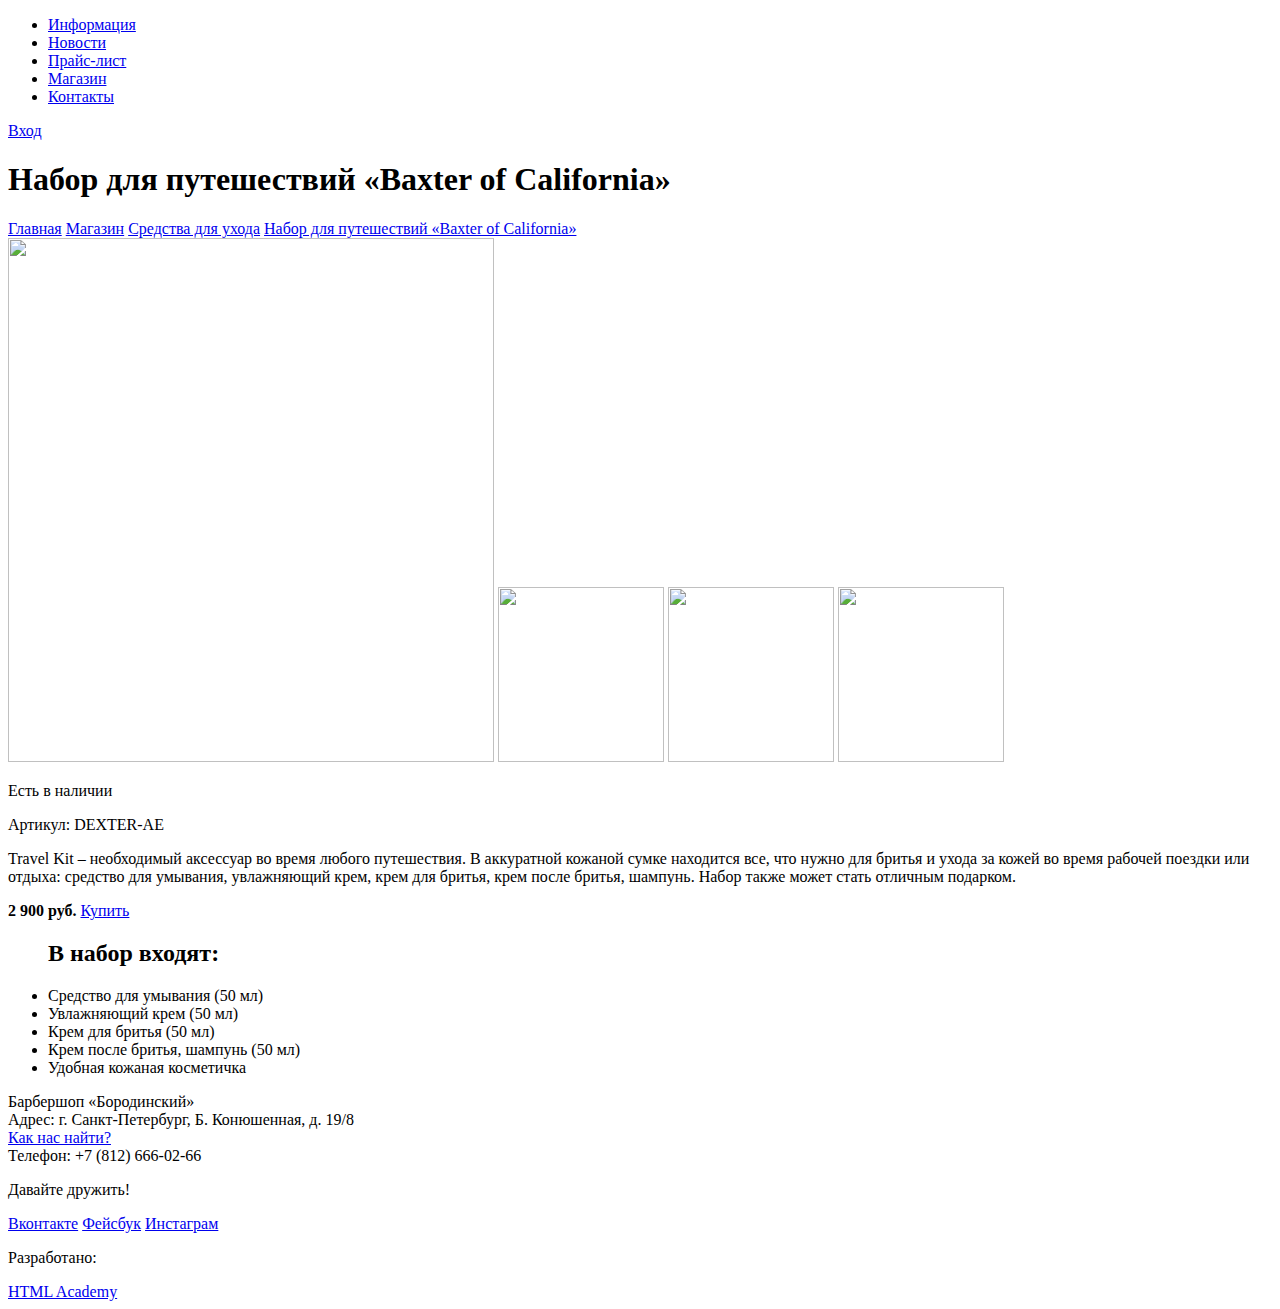
==== catalog-item.html @ 04379263 "Разметка страницы товара" ====
<!DOCTYPE html>
<html lang="ru">
  <head>
    <meta charset="utf-8">
    <title>Барбершоп «Бородинский»</title>
  </head>
  <body>
    <header class="main-header">
      <div class="container">
        <nav class="main-navigation">
          <ul>
            <li>
              <a href="#">Информация</a>
            </li>
            <li>
              <a href="#">Новости</a>
            </li>
            <li>
              <a href="#">Прайс-лист</a>
            </li>
            <li>
              <a href="#">Магазин</a>
            </li>
            <li>
              <a href="#">Контакты</a>
            </li>
          </ul>
        </nav>
        <div class="user-block">
          <a class="login" href="#">Вход</a>
        </div>
      </div>
    </header>

    <main class="container">
      <h1>Набор для путешествий «Baxter of California»</h1>
      <div class="breadcrumbs">
        <a href="#">Главная</a>
        <a href="#">Магазин</a>
        <a href="#">Средства для ухода</a>
        <a href="#" class="disabled">Набор для путешествий «Baxter of California»</a>
      </div>
      <div class="item-photos">
        <img class="main-item-photo" src="http://placehold.it/486x524" width="486" height="524" alt="">
        <img src="http://placehold.it/166x175" width="166" height="175" alt="">
        <img src="http://placehold.it/166x175" width="166" height="175" alt="">
        <img src="http://placehold.it/166x175" width="166" height="175" alt="">
      </div>
      <div class="item-content">
        <p class="availability">Есть в наличии</p>
        <p class="code">Артикул: DEXTER-AE</p>
        <p class="description">Travel Kit – необходимый аксессуар во время любого путешествия. В аккуратной кожаной сумке находится все, что нужно для бритья и ухода за кожей во время рабочей поездки или отдыха: средство для умывания, увлажняющий крем, крем для бритья, крем после бритья, шампунь. Набор также может стать отличным подарком.</p>
        <b>2 900 руб.</b>
        <a class="btn" href="#">Купить</a>
        <ul>
          <h2>В набор входят:</h2>
          <li>Средство для умывания (50 мл)</li>
          <li>Увлажняющий крем (50 мл)</li>
          <li>Крем для бритья (50 мл)</li>
          <li>Крем после бритья, шампунь (50 мл)</li>
          <li>Удобная кожаная косметичка</li>
      </div>
    </main>

    <footer class="main-footer">
      <div class="container">
        <section class="footer-contacts">
          Барбершоп «Бородинский»<br>
          Адрес: г. Санкт-Петербург, Б. Конюшенная, д. 19/8<br>
          <a href="#">Как нас найти?</a><br>
          Телефон: +7 (812) 666-02-66
        </section>
        <section class="footer-social">
        <p>Давайте дружить!</p>
          <a class="social-btn social-btn-vk" href="#">Вконтакте</a>
          <a class="social-btn social-btn-fb" href="#">Фейсбук</a>
          <a class="social-btn social-btn-inst" href="#">Инстаграм</a>
        </section>
        <section class="footer-copyright">
          <p>Разработано:</p>
          <a class="btn" href="https://htmlacademy.ru">HTML Academy</a>
        </section>
      </div>
    </footer>
  </body>
</html>
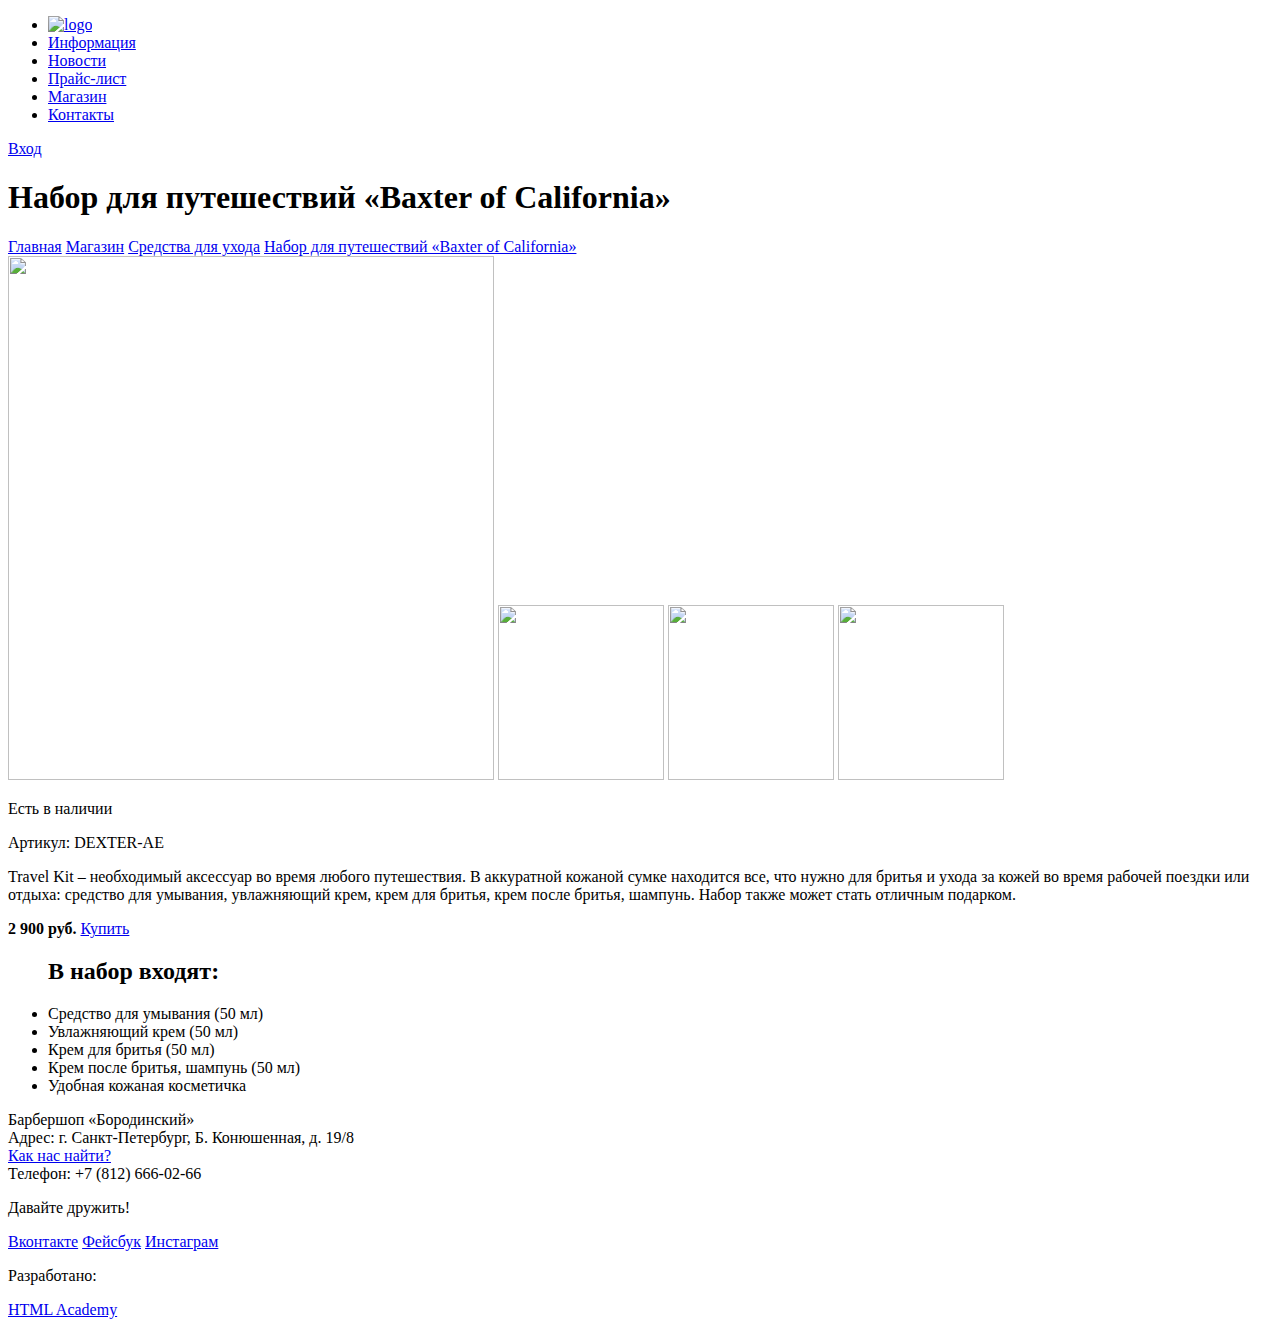
==== commit 52d1adc7: "Добавил лого" ====
--- a/catalog-item.html
+++ b/catalog-item.html
@@ -9,6 +9,9 @@
       <div class="container">
         <nav class="main-navigation">
           <ul>
+            <li>
+              <a href="#"><img src="http://placehold.it/220x165" width="111" height="24" alt="logo"></a>
+            </li>
             <li>
               <a href="#">Информация</a>
             </li>
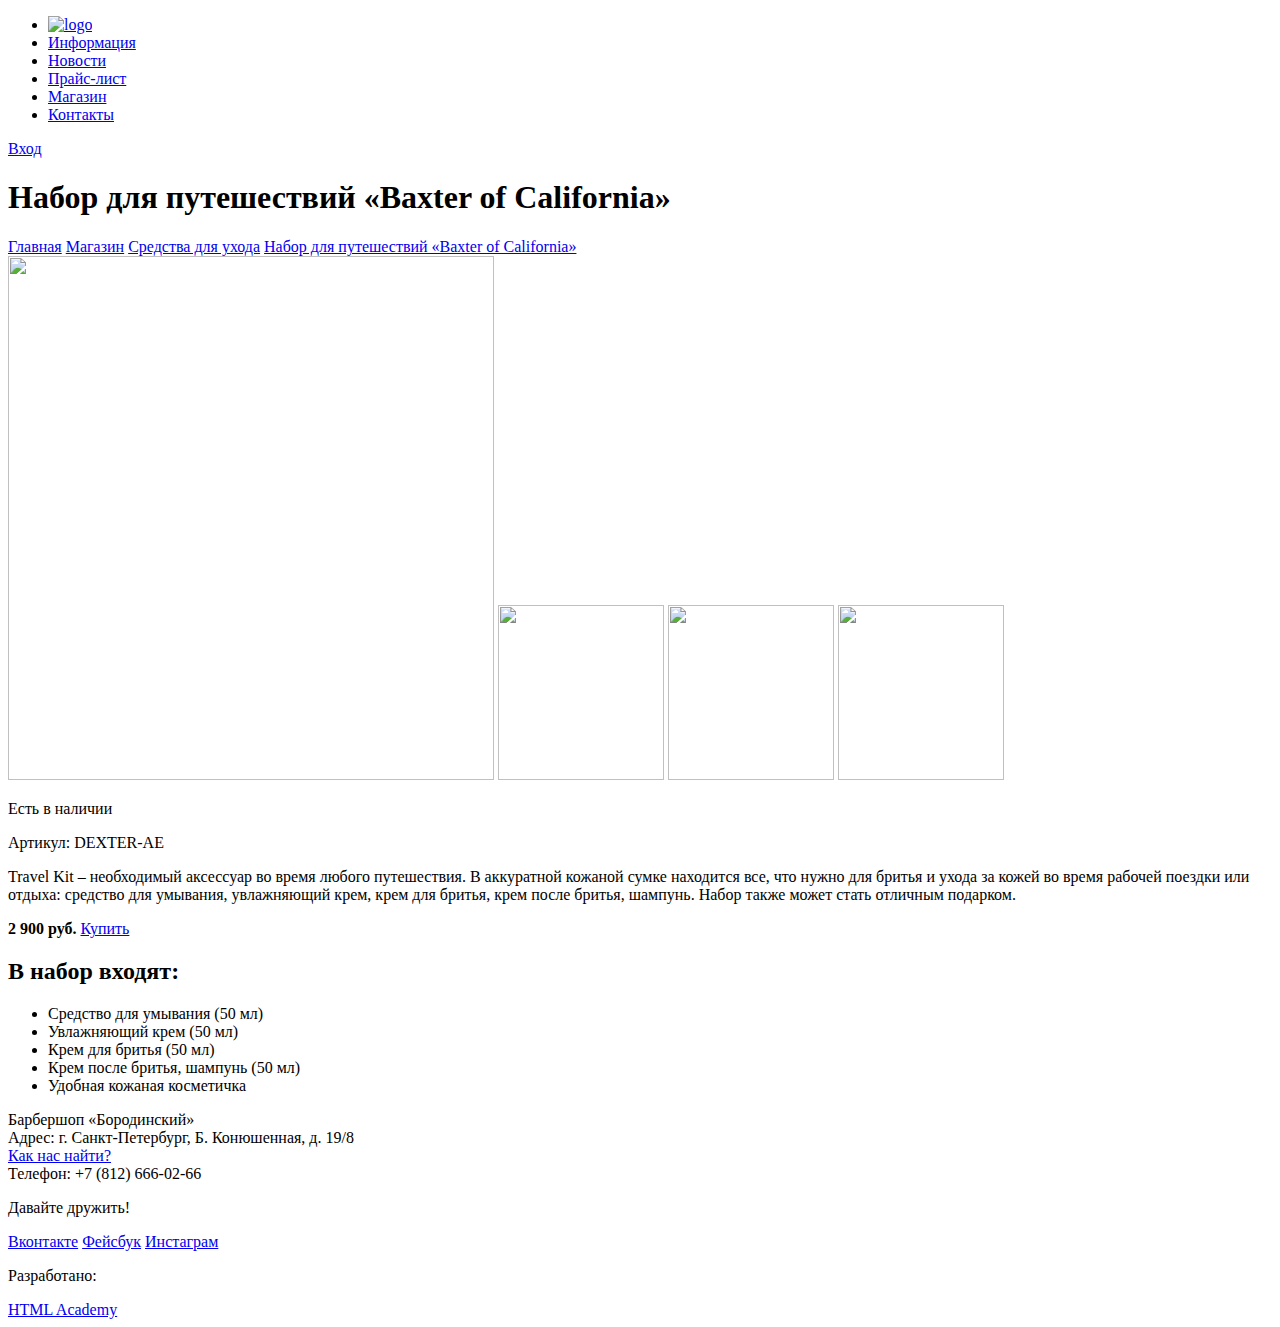
==== commit 102396c4: "Внес правки" ====
--- a/catalog-item.html
+++ b/catalog-item.html
@@ -55,13 +55,14 @@
         <p class="description">Travel Kit – необходимый аксессуар во время любого путешествия. В аккуратной кожаной сумке находится все, что нужно для бритья и ухода за кожей во время рабочей поездки или отдыха: средство для умывания, увлажняющий крем, крем для бритья, крем после бритья, шампунь. Набор также может стать отличным подарком.</p>
         <b>2 900 руб.</b>
         <a class="btn" href="#">Купить</a>
-        <ul>
-          <h2>В набор входят:</h2>
-          <li>Средство для умывания (50 мл)</li>
-          <li>Увлажняющий крем (50 мл)</li>
-          <li>Крем для бритья (50 мл)</li>
-          <li>Крем после бритья, шампунь (50 мл)</li>
-          <li>Удобная кожаная косметичка</li>
+        <h2>В набор входят:</h2>
+          <ul>
+            <li>Средство для умывания (50 мл)</li>
+            <li>Увлажняющий крем (50 мл)</li>
+            <li>Крем для бритья (50 мл)</li>
+            <li>Крем после бритья, шампунь (50 мл)</li>
+            <li>Удобная кожаная косметичка</li>
+          </ul>
       </div>
     </main>
 
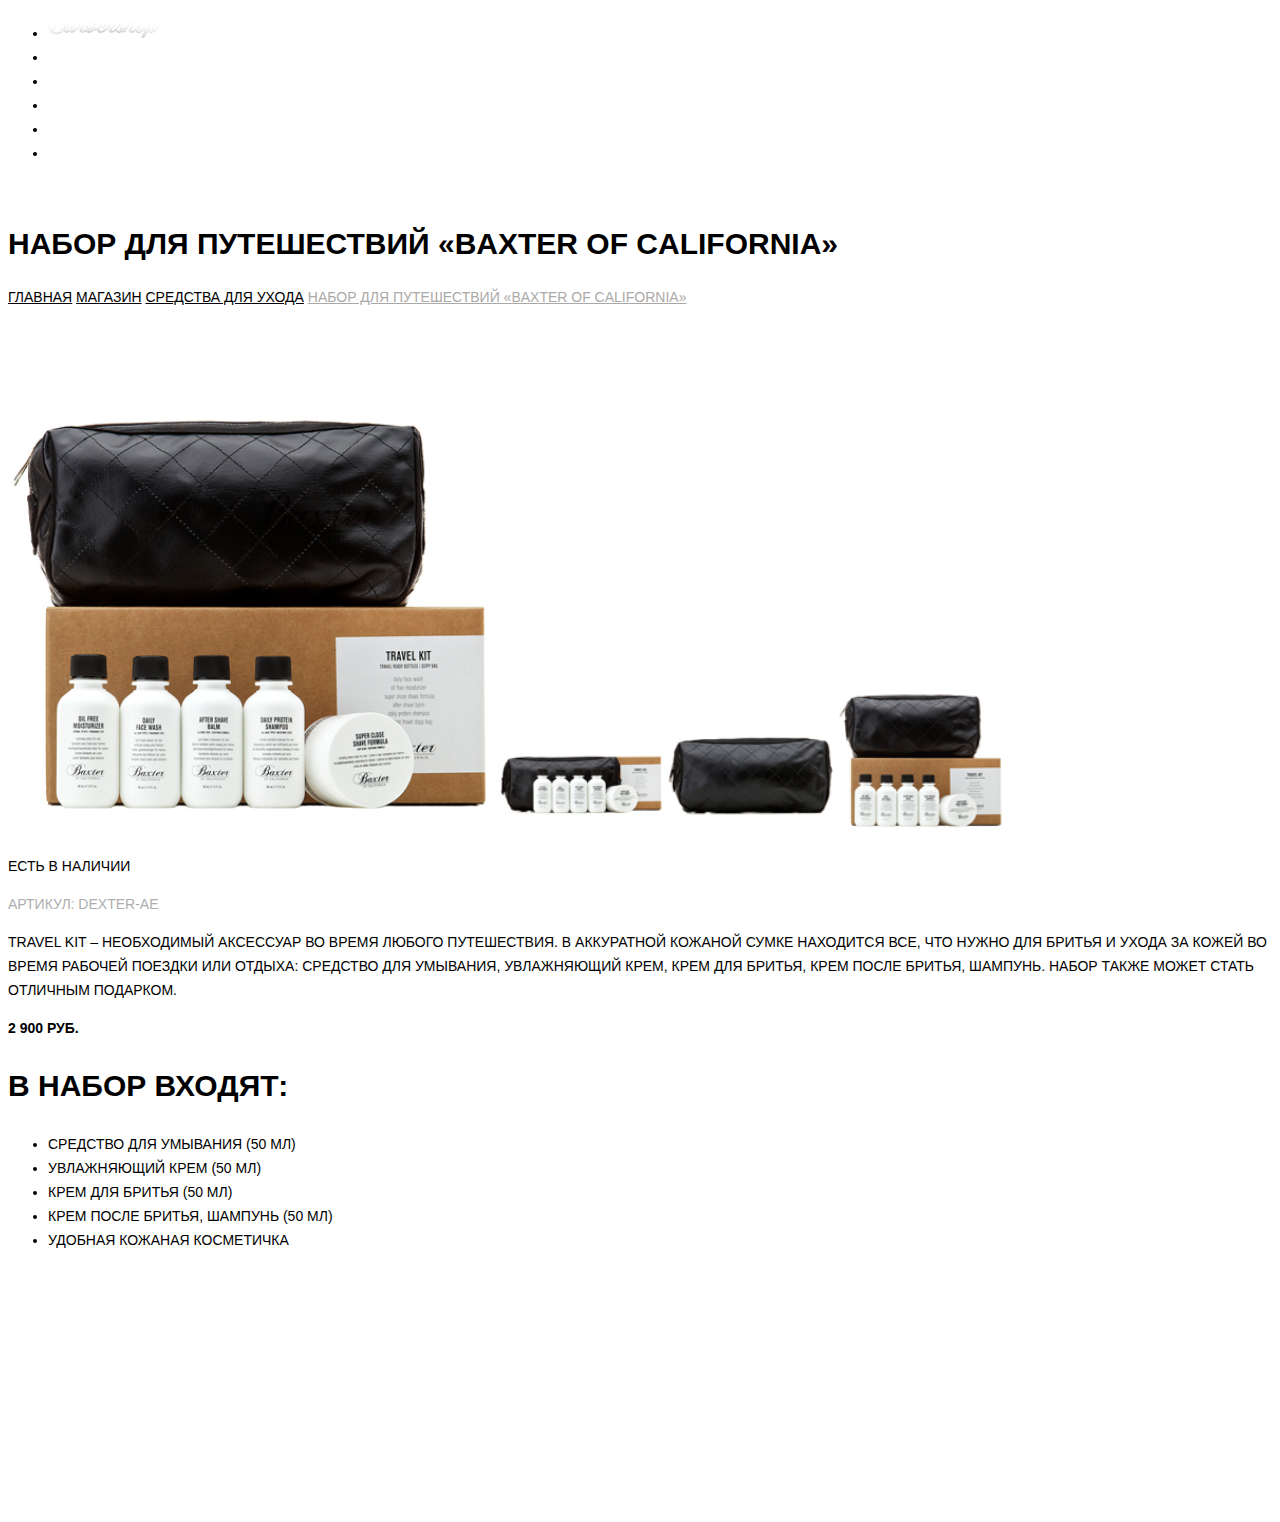
==== commit 018b9cd8: "Стили" ====
--- a/catalog-item.html
+++ b/catalog-item.html
@@ -3,6 +3,7 @@
   <head>
     <meta charset="utf-8">
     <title>Барбершоп «Бородинский»</title>
+    <link href="css/style.css" rel="stylesheet">
   </head>
   <body>
     <header class="main-header">
@@ -10,7 +11,7 @@
         <nav class="main-navigation">
           <ul>
             <li>
-              <a href="#"><img src="http://placehold.it/220x165" width="111" height="24" alt="logo"></a>
+              <a href="#"><img src="img/logo.png" width="111" height="24" alt="logo"></a>
             </li>
             <li>
               <a href="#">Информация</a>
@@ -44,10 +45,10 @@
         <a href="#" class="disabled">Набор для путешествий «Baxter of California»</a>
       </div>
       <div class="item-photos">
-        <img class="main-item-photo" src="http://placehold.it/486x524" width="486" height="524" alt="">
-        <img src="http://placehold.it/166x175" width="166" height="175" alt="">
-        <img src="http://placehold.it/166x175" width="166" height="175" alt="">
-        <img src="http://placehold.it/166x175" width="166" height="175" alt="">
+        <img class="main-item-photo" src="img/item-main-photo.jpg" width="486" height="524" alt="Главное Фото">
+        <img src="img/item-photo1.jpg" width="166" height="175" alt="второе фото">
+        <img src="img/item-photo2.jpg" width="166" height="175" alt="третье фото">
+        <img src="img/item-photo3.jpg" width="166" height="175" alt="четвертое фото">
       </div>
       <div class="item-content">
         <p class="availability">Есть в наличии</p>
--- a/css/style.css
+++ b/css/style.css
@@ -0,0 +1,84 @@
+body {
+	font-style: bold;
+	font-size: 14px;
+	line-height: 24px;
+	font-family: "PT Sans Narrow", "Arial", sans-serif;
+	color: #000000;
+	text-transform: uppercase;
+}
+
+h1 {
+	font-size: 30px;
+	line-height: 42px;
+}
+
+h2 {
+	font-size: 30px;
+	line-height: 42px;
+}
+
+h3 {
+	font-size: 24px;
+	line-height: 40px;	
+}
+
+.btn {
+	color: #ffffff;
+}
+
+.main-header a {
+	font-style: bold;
+	font-size: 16px;
+	line-height: 20px;
+	color: #ffffff;
+}
+
+.features {
+	color: #ffffff;
+}
+
+.features-name {
+	font-size: 30px;
+	line-height: 42px;
+}
+
+.breadcrumbs a {
+	color: #000000;
+}
+
+.breadcrumbs .disabled {
+	color: #aba9a7;
+}
+
+.code {
+	color: #aeaeae;
+}
+
+.item-title {
+	line-height: 18px;
+	color: #000000;
+}
+
+.filters {
+	line-height: 18px;
+}
+
+.manufacturers p {
+	font-style: bold;
+	font-size: 24px;
+	line-height: 30px;
+}
+
+.price-promo h2 {
+	font-size: 48px;
+	line-height: 48px;
+}
+
+.main-footer {
+	color: #ffffff;
+}
+
+.main-footer a {
+	color: #ffffff;
+}
+
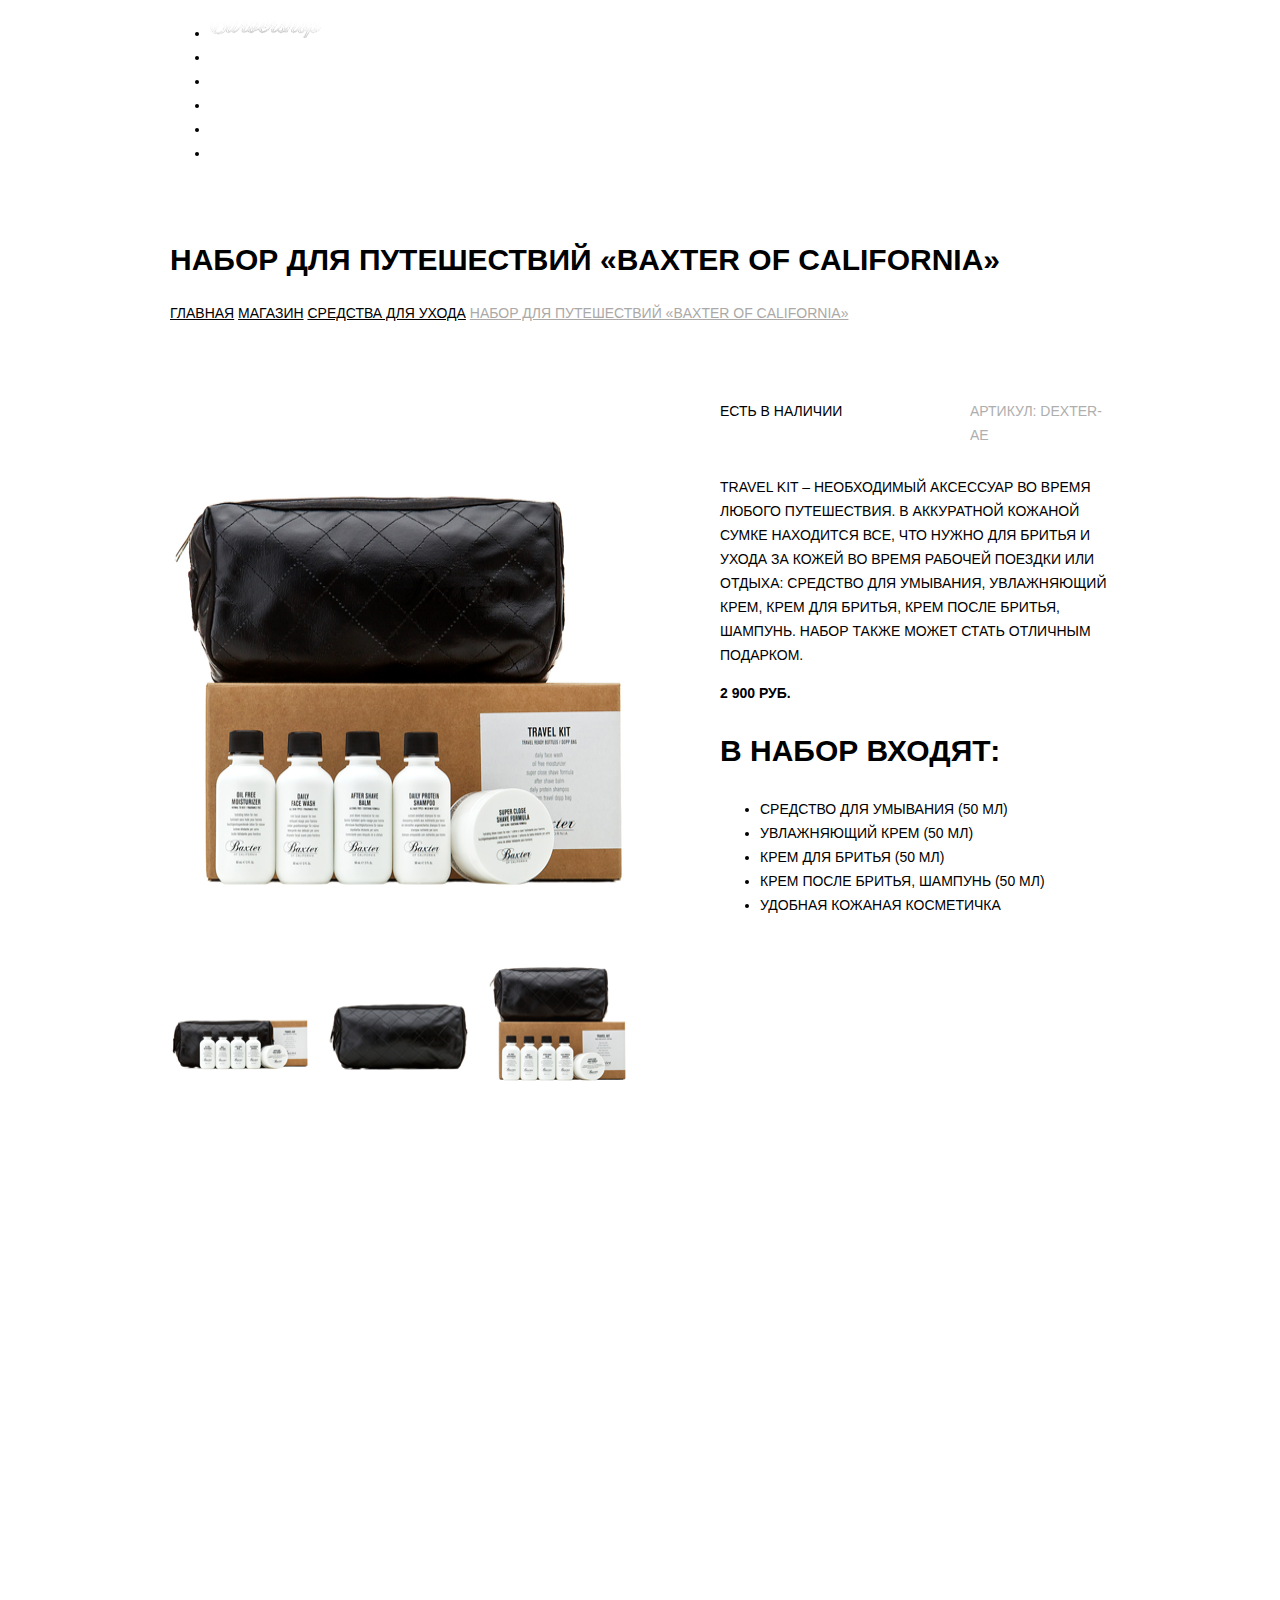
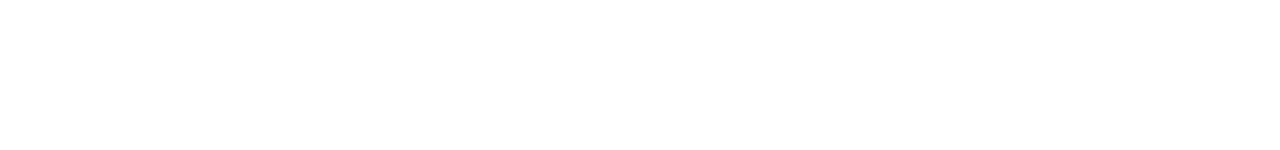
==== commit 94b64c47: "Сетка Барбершопа" ====
--- a/catalog-item.html
+++ b/catalog-item.html
@@ -7,7 +7,7 @@
   </head>
   <body>
     <header class="main-header">
-      <div class="container">
+      <div class="container clearfix">
         <nav class="main-navigation">
           <ul>
             <li>
@@ -36,7 +36,7 @@
       </div>
     </header>
 
-    <main class="container">
+    <main class="container clearfix">
       <h1>Набор для путешествий «Baxter of California»</h1>
       <div class="breadcrumbs">
         <a href="#">Главная</a>
@@ -45,14 +45,16 @@
         <a href="#" class="disabled">Набор для путешествий «Baxter of California»</a>
       </div>
       <div class="item-photos">
-        <img class="main-item-photo" src="img/item-main-photo.jpg" width="486" height="524" alt="Главное Фото">
-        <img src="img/item-photo1.jpg" width="166" height="175" alt="второе фото">
-        <img src="img/item-photo2.jpg" width="166" height="175" alt="третье фото">
-        <img src="img/item-photo3.jpg" width="166" height="175" alt="четвертое фото">
+        <img class="main-item-photo" src="img/item-main-photo.jpg" width="460" height="524" alt="Главное Фото">
+        <img src="img/item-photo1.jpg" width="140" height="150" alt="второе фото">
+        <img src="img/item-photo2.jpg" width="140" height="150" alt="третье фото">
+        <img src="img/item-photo3.jpg" width="140" height="150" alt="четвертое фото">
       </div>
       <div class="item-content">
-        <p class="availability">Есть в наличии</p>
-        <p class="code">Артикул: DEXTER-AE</p>
+        <div class="clearfix">
+          <p class="availability">Есть в наличии</p>
+          <p class="code">Артикул: DEXTER-AE</p>
+        </div>
         <p class="description">Travel Kit – необходимый аксессуар во время любого путешествия. В аккуратной кожаной сумке находится все, что нужно для бритья и ухода за кожей во время рабочей поездки или отдыха: средство для умывания, увлажняющий крем, крем для бритья, крем после бритья, шампунь. Набор также может стать отличным подарком.</p>
         <b>2 900 руб.</b>
         <a class="btn" href="#">Купить</a>
@@ -68,7 +70,7 @@
     </main>
 
     <footer class="main-footer">
-      <div class="container">
+      <div class="container clearfix">
         <section class="footer-contacts">
           Барбершоп «Бородинский»<br>
           Адрес: г. Санкт-Петербург, Б. Конюшенная, д. 19/8<br>
--- a/css/style.css
+++ b/css/style.css
@@ -82,3 +82,210 @@
 	color: #ffffff;
 }
 
+/*                         */
+
+html,
+body {
+  min-width: 1122px;
+  min-height: 1750px;
+  margin: 0;
+  padding: 0;
+}
+
+body {
+
+  background-size: 1122px auto;
+}
+
+.clearfix::after {
+  content: "";
+  display: table;
+  clear: both;
+}
+
+.container {
+  width: 940px;
+  margin: 0 auto;
+  padding: 0 10px;
+}
+
+.main-header {
+  margin-bottom: 60px;
+}
+
+.main-navigation {
+  float: left;
+  width: 780px;
+
+  /* Только для оформления сетки */
+  min-height: 70px;
+}
+
+.user-block {
+  float: right;
+  width: 140px;
+
+  /* Только для оформления сетки */
+  min-height: 70px;
+}
+
+.index-logo {
+  width: 368px;
+  min-height: 204px;
+  margin-right: auto;
+  margin-left: auto;
+  margin-bottom: 25px;
+}
+
+.features {
+  margin-bottom: 80px;
+}
+
+.features-item {
+  float: left;
+  width: 300px;
+  margin-right: 20px;
+  
+  /* Только для оформления сетки */
+  min-height: 175px;
+}
+
+.features-item:last-child {
+  margin-right: 0;
+}
+
+.index-content {
+  margin-bottom: 35px;
+  padding: 50px 80px;
+}
+
+.index-content-left {
+  float: left;
+  width: 380px;
+  
+  /* Только для оформления сетки */
+  min-height: 330px;
+}
+
+.index-content-right {
+  float: right;
+  width: 300px;
+
+  /* Только для оформления сетки */
+  min-height: 330px;
+}
+
+.main-footer {
+  margin-top: 65px;
+  padding-top: 60px;
+  padding-bottom: 40px;
+}
+
+.footer-contacts {
+  float: left;
+  width: 320px;
+  margin-right: 60px;
+
+  /* Только для оформления сетки */
+  min-height: 90px;
+}
+
+.footer-social {
+  float: left;
+  width: 180px;
+
+  /* Только для оформления сетки */
+  min-height: 90px;
+}
+
+.footer-copyright {
+  float: right;
+  width: 180px;
+
+  /* Только для оформления сетки */
+  min-height: 90px;
+}
+
+.breadcrumbs {
+	margin-bottom: 60px;
+}
+
+.filters {
+	float: left;
+	width: 220px;
+	min-height: 570px;
+}
+
+.catalog-item {
+	display: inline-block;
+	vertical-align: top;
+	width: 220px;
+	min-height: 280px;
+	margin-left: 20px;
+	margin-bottom: 20px;
+}
+
+.catalog-item:nth-child(3) {
+	margin-left: 10px;
+	margin-right: 0px;
+}
+
+
+.catalog-item:last-child {
+	margin-left: 10px;
+	margin-right: 0px;
+}
+
+.item-photos {
+	float: left;
+	width: 460px;
+}
+
+.item-photos img{
+	margin-right: 15px;
+	margin-bottom: 20px;
+}
+
+.item-photos img:last-of-type {
+	margin-right: 0;
+}
+
+.item-content {
+	float: right;
+	width: 390px;
+}
+
+.availability {
+	float: left;
+	width: 150px;
+}
+
+.code {
+	float: right;
+	width: 140px;
+}
+
+.price-resources {
+	float: left;
+	width: 240px;
+}
+
+.price-table {
+	float: right;
+	width: 460px;
+}
+
+.about-us {
+	float: left;
+}
+
+.left-column {
+	float: left;
+	width: 380px;
+	margin-right: 100px;
+}
+
+.right-column {
+	float: right;
+	width: 380px;
+}
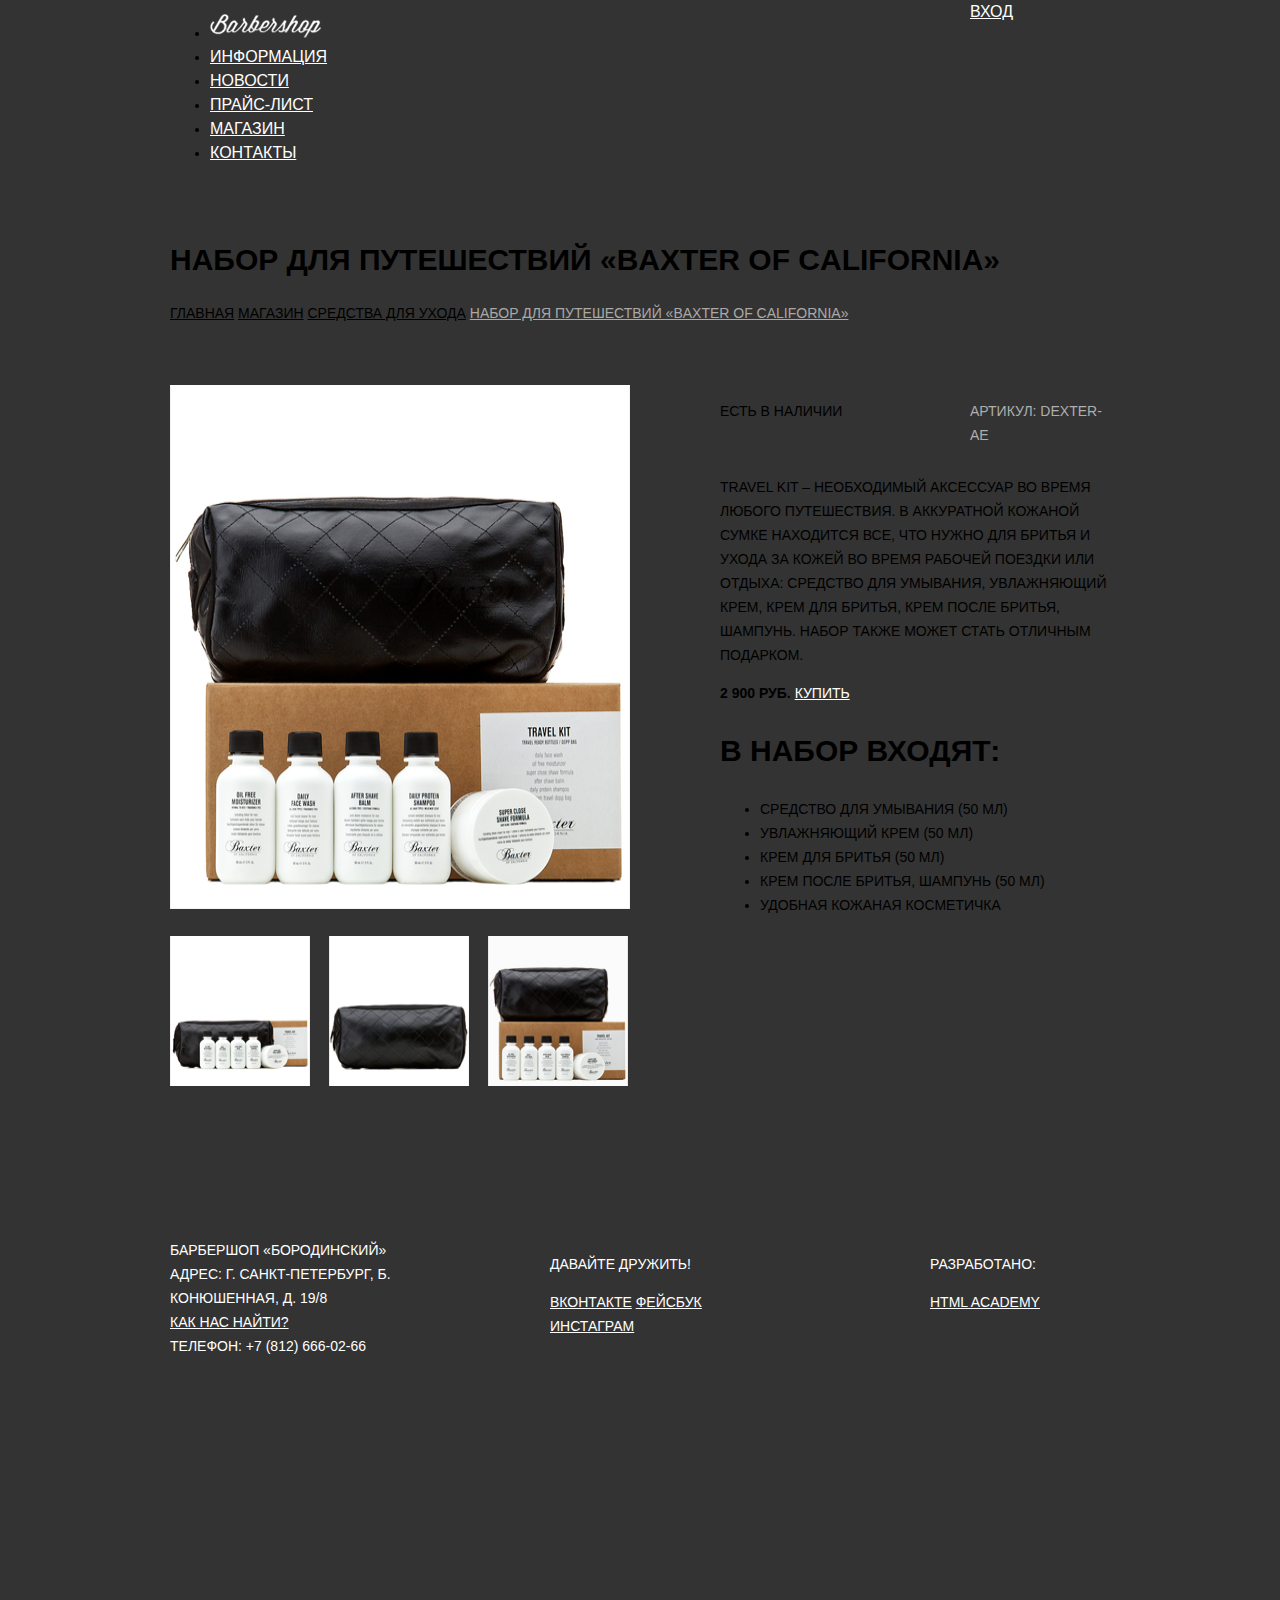
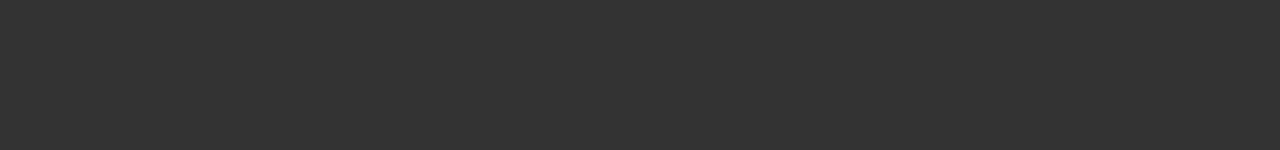
==== commit 186f3ffd: "Правки" ====
--- a/catalog-item.html
+++ b/catalog-item.html
@@ -44,6 +44,7 @@
         <a href="#">Средства для ухода</a>
         <a href="#" class="disabled">Набор для путешествий «Baxter of California»</a>
       </div>
+    <div class="main-conent">
       <div class="item-photos">
         <img class="main-item-photo" src="img/item-main-photo.jpg" width="460" height="524" alt="Главное Фото">
         <img src="img/item-photo1.jpg" width="140" height="150" alt="второе фото">
@@ -67,6 +68,7 @@
             <li>Удобная кожаная косметичка</li>
           </ul>
       </div>
+    </div>
     </main>
 
     <footer class="main-footer">
--- a/css/style.css
+++ b/css/style.css
@@ -93,9 +93,10 @@
 }
 
 body {
-
   background-size: 1122px auto;
-}
+  background: #333333;
+}
+
 
 .clearfix::after {
   content: "";
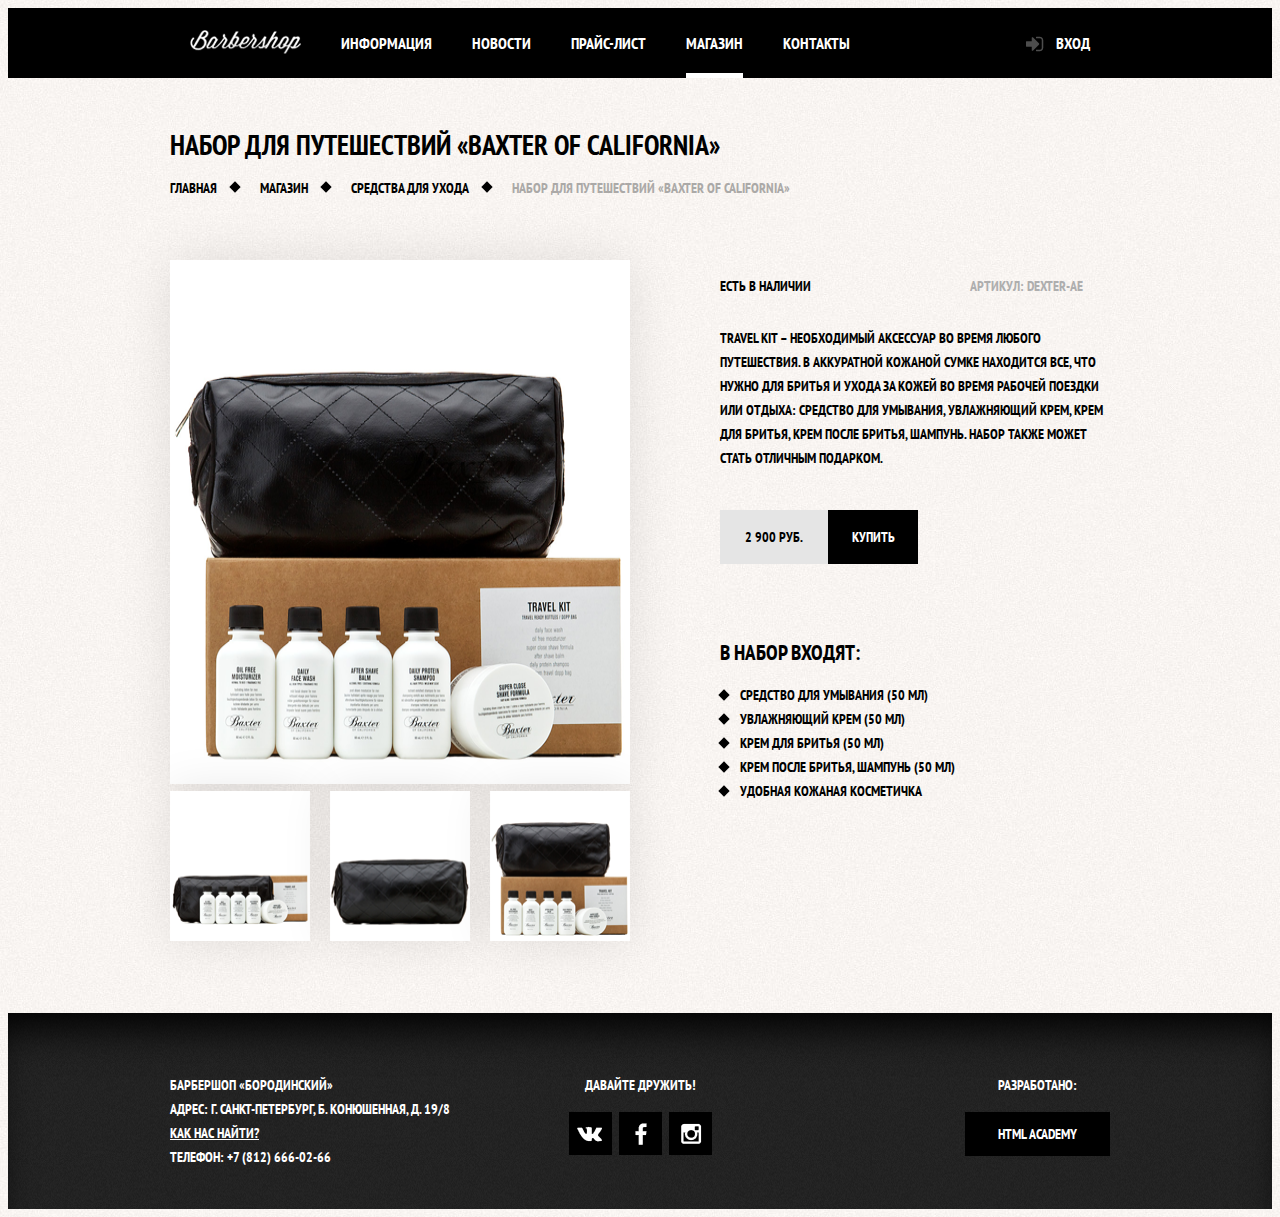
==== commit df062938: "Задание" ====
--- a/catalog-item.html
+++ b/catalog-item.html
@@ -3,16 +3,18 @@
   <head>
     <meta charset="utf-8">
     <title>Барбершоп «Бородинский»</title>
-    <link href="css/style.css" rel="stylesheet">
+    <link rel="stylesheet" href="https://fonts.googleapis.com/css?family=PT+Sans+Narrow:400,700&amp;subset=latin,cyrillic">
+    <link rel="stylesheet" href="css/normalize.css">
+    <link rel="stylesheet" href="css/style.css" >
   </head>
-  <body>
+  <body class="inner-page">
     <header class="main-header">
       <div class="container clearfix">
         <nav class="main-navigation">
+          <a class="logo-inner" href="index.html">
+            <img src="img/logo.png" width="111" height="24" alt="Барбершоп «Бородинский»">
+          </a>
           <ul>
-            <li>
-              <a href="#"><img src="img/logo.png" width="111" height="24" alt="logo"></a>
-            </li>
             <li>
               <a href="#">Информация</a>
             </li>
@@ -20,13 +22,13 @@
               <a href="#">Новости</a>
             </li>
             <li>
-              <a href="#">Прайс-лист</a>
+              <a href="price.html">Прайс-лист</a>
+            </li>
+            <li class="active">
+              <span>Магазин</span>
             </li>
             <li>
-              <a href="#">Магазин</a>
-            </li>
-            <li>
-              <a href="#">Контакты</a>
+              <a href="index.html">Контакты</a>
             </li>
           </ul>
         </nav>
@@ -39,28 +41,30 @@
     <main class="container clearfix">
       <h1>Набор для путешествий «Baxter of California»</h1>
       <div class="breadcrumbs">
-        <a href="#">Главная</a>
-        <a href="#">Магазин</a>
-        <a href="#">Средства для ухода</a>
-        <a href="#" class="disabled">Набор для путешествий «Baxter of California»</a>
+        <li><a href="index.html">Главная</a></li>
+        <li><a href="catalog.html">Магазин</a></li>
+        <li><a href="#">Средства для ухода</a></li>
+        <li class="current">Набор для путешествий «Baxter of California»</li>
       </div>
-    <div class="main-conent">
+    <div class="main-content clearfix">
       <div class="item-photos">
         <img class="main-item-photo" src="img/item-main-photo.jpg" width="460" height="524" alt="Главное Фото">
-        <img src="img/item-photo1.jpg" width="140" height="150" alt="второе фото">
-        <img src="img/item-photo2.jpg" width="140" height="150" alt="третье фото">
-        <img src="img/item-photo3.jpg" width="140" height="150" alt="четвертое фото">
+        <a href="#"><img src="img/item-photo1.jpg" width="140" height="150" alt="второе фото"></a>
+        <a href="#"><img src="img/item-photo2.jpg" width="140" height="150" alt="третье фото"></a>
+        <a href="#"><img src="img/item-photo3.jpg" width="140" height="150" alt="четвертое фото"></a>
       </div>
       <div class="item-content">
         <div class="clearfix">
           <p class="availability">Есть в наличии</p>
           <p class="code">Артикул: DEXTER-AE</p>
         </div>
-        <p class="description">Travel Kit – необходимый аксессуар во время любого путешествия. В аккуратной кожаной сумке находится все, что нужно для бритья и ухода за кожей во время рабочей поездки или отдыха: средство для умывания, увлажняющий крем, крем для бритья, крем после бритья, шампунь. Набор также может стать отличным подарком.</p>
-        <b>2 900 руб.</b>
-        <a class="btn" href="#">Купить</a>
+        <div class="clearfix">
+          <p class="catalog-item-description">Travel Kit – необходимый аксессуар во время любого путешествия. В аккуратной кожаной сумке находится все, что нужно для бритья и ухода за кожей во время рабочей поездки или отдыха: средство для умывания, увлажняющий крем, крем для бритья, крем после бритья, шампунь. Набор также может стать отличным подарком.</p>
+          <b class="price">2 900 руб.</b>
+          <a class="btn price-btn catalog-item-btn" href="#">Купить</a>
+        </div>
         <h2>В набор входят:</h2>
-          <ul>
+          <ul class="item-descr-list">
             <li>Средство для умывания (50 мл)</li>
             <li>Увлажняющий крем (50 мл)</li>
             <li>Крем для бритья (50 мл)</li>
--- a/css/style.css
+++ b/css/style.css
@@ -1,105 +1,25 @@
 body {
-	font-style: bold;
-	font-size: 14px;
-	line-height: 24px;
-	font-family: "PT Sans Narrow", "Arial", sans-serif;
-	color: #000000;
-	text-transform: uppercase;
-}
-
-h1 {
-	font-size: 30px;
-	line-height: 42px;
-}
-
-h2 {
-	font-size: 30px;
-	line-height: 42px;
-}
-
-h3 {
-	font-size: 24px;
-	line-height: 40px;	
-}
-
-.btn {
-	color: #ffffff;
-}
-
-.main-header a {
-	font-style: bold;
-	font-size: 16px;
-	line-height: 20px;
-	color: #ffffff;
-}
-
-.features {
-	color: #ffffff;
-}
-
-.features-name {
-	font-size: 30px;
-	line-height: 42px;
-}
-
-.breadcrumbs a {
-	color: #000000;
-}
-
-.breadcrumbs .disabled {
-	color: #aba9a7;
-}
-
-.code {
-	color: #aeaeae;
-}
-
-.item-title {
-	line-height: 18px;
-	color: #000000;
-}
-
-.filters {
-	line-height: 18px;
-}
-
-.manufacturers p {
-	font-style: bold;
-	font-size: 24px;
-	line-height: 30px;
-}
-
-.price-promo h2 {
-	font-size: 48px;
-	line-height: 48px;
-}
-
-.main-footer {
-	color: #ffffff;
-}
-
-.main-footer a {
-	color: #ffffff;
-}
-
-/*                         */
-
-html,
-body {
-  min-width: 1122px;
-  min-height: 1750px;
-  margin: 0;
-  padding: 0;
-}
-
-body {
-  background-size: 1122px auto;
-  background: #333333;
-}
-
+  min-width: 960px;
+
+  font-weight: 700;
+  font-size: 14px;
+  line-height: 24px;
+  font-family: "PT Sans Narrow", "Arial", sans-serif;
+  color: #ffffff;
+  text-transform: uppercase;
+
+  background: #000000 url("../img/tint.png") no-repeat center top;
+}
+
+.inner-page {
+  color: #000000;
+
+  background: #f8f3f0 url("../img/pattern-white.jpg") repeat;
+}
 
 .clearfix::after {
   content: "";
+
   display: table;
   clear: both;
 }
@@ -112,30 +32,145 @@
 
 .main-header {
   margin-bottom: 60px;
+  
+  color: #ffffff;
+  
+  background-color: #000000;
+}
+
+.inner-page .main-header {
+  margin-bottom: 55px;
 }
 
 .main-navigation {
   float: left;
   width: 780px;
-
-  /* Только для оформления сетки */
-  min-height: 70px;
+}
+
+.main-navigation ul {
+  margin: 0;
+  padding: 0;
+
+  list-style: none;
+  font-size: 0;
+}
+
+.main-navigation li {
+  display: inline-block;
+
+  font-size: 16px;
+  line-height: 20px;
+  vertical-align: top;
+}
+
+.main-navigation a {
+  display: block;
+  padding: 25px 20px;
+  
+  color: #ffffff;
+  text-decoration: none;
+}
+
+.main-navigation a:hover {
+  background: #242424;
+}
+
+.main-navigation .active {
+  position: relative;
+
+  background-color: none;
+}
+
+.main-navigation .active a:hover {
+  background: none;
+}
+
+.main-navigation .active::after {
+  content: "";
+  position: absolute;
+  right: 20px;
+  bottom: 0;
+  left: 20px;
+
+  height: 5px;
+
+  background-color: #ffffff;
+}
+
+/* Вложенность 3, но при желании можно уменьшить */
+
+.main-navigation .active span {
+  display: block;
+  padding: 25px 20px;
+}
+
+.main-navigation .logo-inner {
+  float: left;
+  width: 111px;
+  height: 20px;
+  padding-top: 22px;
+}
+
+.main-navigation .logo-inner img{
+  width: 111px;
+  height: 24px;
+}
+
+.main-navigation .logo-inner:hover {
+  background: none;
 }
 
 .user-block {
   float: right;
-  width: 140px;
-
-  /* Только для оформления сетки */
-  min-height: 70px;
+  max-width: 140px;
+}
+
+.login {
+  position: relative;
+  
+  display: inline-block;
+  padding: 25px 20px;
+  padding-left: 50px;
+  
+  font-size: 16px;
+  line-height: 20px;
+  vertical-align: top;
+  color: #ffffff;
+  text-decoration: none;
+}
+
+.login:hover {
+  background-color: #242424;
+}
+
+.login::before {
+  content: "";
+  position: absolute;
+  top: 28px;
+  left: 20px;
+
+  width: 18px;
+  height: 18px;
+
+  background: transparent url("../img/sprite.png") no-repeat;
+  background-position: -20px -20px;
+  opacity: 0.3;
+}
+
+.login:hover::before {
+  opacity: 1;
 }
 
 .index-logo {
   width: 368px;
-  min-height: 204px;
-  margin-right: auto;
-  margin-left: auto;
+  height: 204px;
+  margin: 0 auto;
   margin-bottom: 25px;
+}
+
+.index-logo img {
+  width: 368px;
+  height: 204px;
 }
 
 .features {
@@ -146,147 +181,984 @@
   float: left;
   width: 300px;
   margin-right: 20px;
-  
-  /* Только для оформления сетки */
-  min-height: 175px;
+
+  text-align: center;
 }
 
 .features-item:last-child {
   margin-right: 0;
+}
+
+.features-name {
+  position: relative;
+
+  display: block;
+  margin-bottom: 30px;
+  padding-bottom: 35px;
+
+  font-size: 30px;
+  line-height: 42px;
+}
+
+.features-item p {
+  margin: 10px;
+  margin-bottom: 0;
+}
+
+.features-name::after {
+  content: "";
+  position: absolute;
+  bottom: 0;
+  left: 50%;
+
+  display: block;
+  width: 20px;
+  height: 20px;
+  margin-left: -10px;
+
+  background-color: #ffffff;
+  transform: rotate(45deg);
 }
 
 .index-content {
   margin-bottom: 35px;
   padding: 50px 80px;
+
+  color: #000000;
+
+  background: url("../img/index-content-shadow.png") no-repeat center,
+  #f8f5f2 url("../img/pattern-white.jpg");
 }
 
 .index-content-left {
   float: left;
   width: 380px;
-  
-  /* Только для оформления сетки */
-  min-height: 330px;
 }
 
 .index-content-right {
   float: right;
   width: 300px;
-
-  /* Только для оформления сетки */
-  min-height: 330px;
+}
+
+.index-content-title {
+  margin: 0;
+  margin-bottom: 25px;
+  
+  font-size: 30px;
+  line-height: 42px;
+}
+
+.index-content p {
+  margin: 0;
+  margin-bottom: 25px;
+}
+
+.news-preview {
+  margin: 0;
+  padding: 0;
+  padding-right: 35px;
+
+  list-style: none;
+}
+
+.news-preview li {
+  margin-bottom: 25px;
+}
+
+.news-preview p {
+  margin-bottom: 0;
+}
+
+.news-preview time {
+  text-transform: none;
+}
+
+.btn {
+  display: inline-block;
+  margin-right: 16px;
+  padding: 10px 33px;
+
+  font-weight: 700;
+  font-size: 14px;
+  line-height: 24px;
+  font-family: "PT Sans Narrow", "Arial", sans-serif;
+  vertical-align: top;
+  text-align: center;
+  color: #ffffff;
+  text-transform: uppercase;
+  text-decoration: none;
+  
+  background-color: #000000;
+  border: none;
+  cursor: pointer;
+}
+
+.btn:hover,
+.btn:active {
+  background-color: #663d15;
+}
+
+.btn.disabled,
+.btn:disabled {
+  cursor: default;
+  opacity: 0.5;
+}
+
+.btn.disabled:hover,
+.btn:disabled:hover {
+  background-color: #000000;
+}
+
+.gallery {
+  position: relative;
+
+  height: 260px;
+}
+
+.gallery-content {
+  height: 164px;
+  margin: 0;
+
+  background-color: #cccccc;
+  border: 7px solid #ffffff;
+}
+
+.gallery-content img {
+  width: 286px;
+  height: 164px;
+}
+
+.gallery .btn {
+  position: absolute;
+  bottom: 0;
+
+  width: 140px;
+  margin: 0;
+}
+
+.gallery-prev {
+  left: 0;
+}
+
+.gallery-next {
+  right: 0;
+}
+
+.appointment-form input {
+  float: left;
+  width: 106px;
+  margin-right: 20px;
+  margin-bottom: 20px;
+  padding: 7px 15px;
+
+  font-size: 14px;
+  line-height: 24px;
+  font-family: "PT Sans Narrow", "Arial", sans-serif;
+  color: #000000;
+  text-transform: uppercase;
+  
+  background-color: #f9f6f3;
+  border: 2px solid #000000;
+}
+
+.appointment-form input:focus {
+  border: 2px solid #663d15;
+}
+
+.appointment-form input:nth-child(2n) {
+  margin-right: 0;
+}
+
+.appointment-form .btn {
+  clear: both;
+  width: 100%;
+}
+
+/* Стили внутренних страниц */
+
+.inner-page-title {
+  margin-bottom: 55px;
+}
+
+.inner-page-title h1 {
+  margin: 0;
+  margin-bottom: 20px;
+  padding: 0;
+
+  font-size: 30px;
+  line-height: 42px;
+}
+
+.breadcrumbs {
+  margin: 0;
+  padding: 0;
+
+  list-style: none;
+}
+
+.breadcrumbs li {
+  position: relative;
+
+  display: inline;
+  padding-right: 40px;
+}
+
+.breadcrumbs li::after {
+  content: "";
+  position: absolute;
+  top: 4px;
+  right: 18px;
+
+  width: 8px;
+  height: 8px;
+
+  background-color: #000000;
+  transform: rotate(45deg);
+}
+
+.breadcrumbs a {
+  color: #000000;
+  text-decoration: none;
+}
+
+.breadcrumbs a:hover {
+  text-decoration: underline;
+}
+
+.breadcrumbs .current {
+  color: #aba9a7;
+}
+
+.breadcrumbs .current::after {
+  display: none;
+}
+
+/* Стиль списка товара */ 
+
+
+.item-descr-list {
+  margin: 14px 0;
+  padding: 0;
+  list-style: none;
+}
+
+.item-descr-list li {
+  position: relative;
+  padding-left: 20px;
+}
+
+.item-descr-list li::before {
+  content: "";
+  position: absolute;
+  top: 8px;
+  left: 0;
+
+  width: 8px;
+  height: 8px;
+
+  background-color: #000000;
+  transform: rotate(45deg);
+}
+
+
+/* Стили цен*/
+
+.price {
+  float: left;
+  min-width: 50px;
+  padding: 15px 25px;
+  background-color: #e5e5e5;
+}
+
+.price-btn {
+  float: left;
+  min-width: 50px;
+  padding: 15px 20px;
+}
+
+/*  */
+
+
+
+
+/* Общие стили для контентных тегов */
+
+.inner-content {
+  margin-bottom: 75px;
+}
+
+.inner-content h2 {
+  margin-top: 60px;
+  margin-bottom: 30px;
+
+  font-size: 24px;
+  line-height: 30px;
+}
+
+.inner-content p {
+  margin: 14px 0;
+}
+
+.inner-content table {
+  border-collapse: collapse;
+}
+
+.inner-content td {
+  padding: 10px 15px;
+
+  border: 2px solid #000000;
+}
+
+/* Особые стили для контентных тегов */
+
+.big-heading {
+  margin-top: 55px;
+  margin-bottom: 65px;
+
+  text-align: center;
+}
+
+.big-heading h2 {
+  position: relative;
+  z-index: 2;
+  
+  display: inline-block;
+  margin: 0;
+  padding: 0 25px;
+
+  font-size: 48px;
+  line-height: 48px;
+  text-align: center;
+  
+  background: #f8f3f0 url("../img/pattern-white.jpg") repeat;
+}
+
+.big-heading::after {
+  content: "";
+  position: relative;
+  top: -25px;
+  z-index: 1;
+
+  display: block;
+
+  border-bottom: 2px solid #000000;
+}
+
+.custom-list-1 {
+  margin: 14px 0;
+  padding: 0;
+
+  list-style: none;
+}
+
+.custom-list-1 li {
+  position: relative;
+
+  margin-bottom: 15px;
+  padding-left: 20px;
+}
+
+.custom-list-1 li::before {
+  content: "";
+  position: absolute;
+  top: 8px;
+  left: 0;
+
+  width: 8px;
+  height: 8px;
+
+  background-color: #000000;
+  transform: rotate(45deg);
+}
+
+.prices-table {
+  width: 100%;
+}
+
+.prices-table td {
+  width: 50%;
+}
+
+.prices-table td:last-child {
+  text-align: center;
+}
+
+.short-text {
+  padding-right: 80px;
+}
+
+/* Колонки для контента */
+
+.inner-columns {
+  margin: 60px 0;
+}
+
+.inner-column-left,
+.inner-column-right {
+  width: 460px;
+}
+
+.inner-column-left {
+  float: left;
+}
+
+.inner-column-right {
+  float: right;
+}
+
+.inner-column-left *:first-child,
+.inner-column-right *:first-child {
+  margin-top: 0;
+}
+
+.inner-column-left *:last-child,
+.inner-column-right *:last-child {
+  margin-bottom: 0;
 }
 
 .main-footer {
   margin-top: 65px;
   padding-top: 60px;
   padding-bottom: 40px;
+
+  color: #ffffff; /* лучше явно прописать везде для футера */
+
+  background: #252525 url("../img/pattern-black.jpg");
+  box-shadow: inset 0px 30px 40px -15px #000;
+}
+
+.footer-index {
+  box-shadow: none;
 }
 
 .footer-contacts {
   float: left;
   width: 320px;
   margin-right: 60px;
-
-  /* Только для оформления сетки */
-  min-height: 90px;
+}
+
+.footer-contacts a {
+  color: #ffffff;
+}
+
+.footer-contacts a:hover {
+  text-decoration: none;
 }
 
 .footer-social {
   float: left;
   width: 180px;
 
-  /* Только для оформления сетки */
-  min-height: 90px;
+  text-align: center;
 }
 
 .footer-copyright {
   float: right;
-  width: 180px;
-
-  /* Только для оформления сетки */
-  min-height: 90px;
-}
+  max-width: 180px;
+}
+
+.footer-social p {
+  margin: 0;
+  margin-bottom: 15px;
+}
+
+.social-btn {
+  display: inline-block;
+  width: 43px;
+  height: 43px;
+  margin: 0 2px;
+
+  font-size: 0;
+  vertical-align: top;
+  text-decoration: none;
+
+  background: #000000 url("../img/sprite.png") no-repeat center;
+
+
+  transition: 
+    background-position 0.5s,
+    background-color 0.5s;  
+}
+
+.social-btn:hover {
+  background-color: #ffffff;
+}
+
+.social-btn-vk {
+  background-position: -12px -129px;
+}
+
+.social-btn-fb {
+  background-position: -65px -70px;
+}
+
+.social-btn-inst {
+  background-position: -66px -9px;
+}
+
+.social-btn-vk:hover {
+  background-position: -77px -129px;
+}
+
+.social-btn-fb:hover {
+  background-position: -117px -70px;
+}
+
+.social-btn-inst:hover {
+  background-position: -8px -68px;
+}
+
+.footer-copyright p {
+  margin: 0;
+  margin-bottom: 15px;
+
+  text-align: center;
+}
+
+.footer-copyright .btn {
+  margin-right: 0;
+}
+
+.footer-copyright .btn:hover {
+  color: #000000;
+
+  background-color: #ffffff;
+}
+
+
+
+
+
+.breadcrumbs a {
+  color: #000000;
+}
+
+.breadcrumbs .disabled {
+  color: #aba9a7;
+}
+
+.code {
+  color: #aeaeae;
+}
+
+.item-title {
+  line-height: 18px;
+  color: #000000;
+}
+
+.filters {
+  line-height: 18px;
+}
+
+.manufacturers p {
+  font-style: bold;
+  font-size: 24px;
+  line-height: 30px;
+}
+
+.price-promo h2 {
+  font-size: 48px;
+  line-height: 48px;
+}
+
+.main-footer {
+  color: #ffffff;
+}
+
+.main-footer a {
+  color: #ffffff;
+}
+
+/*        ФИЛЬТР                 */
+
+
+.filters input[type="checkbox"] {
+  display: none;
+}
+
+
+.filter-checkbox {
+  position: relative;
+
+  padding-left: 30px;
+
+  cursor: pointer;
+}
+
+.filter-checkbox:hover {
+  color: #663d15;
+}
+
+.filter-checkbox input[type="checkbox"] + .checkbox-indicator {
+  position: absolute;
+  top: -3px;
+  left: 0;
+
+  width: 17px;
+  height: 17px;
+
+  border: 2px solid #000000;
+}
+
+.filter-checkbox input[type="checkbox"]:checked + .checkbox-indicator::before,
+.filter-checkbox input[type="checkbox"]:checked + .checkbox-indicator::after {
+  content: "";
+  position: absolute;
+  top: 8px;
+  left: 1px;
+
+  width: 15px;
+  height: 2px;
+
+  background-color: #000000;
+}
+
+.filter-checkbox input[type="checkbox"]:checked + .checkbox-indicator::before {
+  transform: rotate(45deg);
+}
+
+.filter-checkbox input[type="checkbox"]:checked + .checkbox-indicator::after {
+  transform: rotate(-45deg);
+}
+
+.manufacturers h3 {
+  line-height: 30px;
+  font-size: 24px;
+}
+
+.manufacturers label {
+  margin-bottom: 16px;
+}
+
+
+
+/*             */
+
+
 
 .breadcrumbs {
-	margin-bottom: 60px;
+  margin-bottom: 60px;
 }
 
 .filters {
-	float: left;
-	width: 220px;
-	min-height: 570px;
+  float: left;
+  width: 220px;
+  min-height: 688px;
 }
 
 .catalog-item {
-	display: inline-block;
-	vertical-align: top;
-	width: 220px;
-	min-height: 280px;
-	margin-left: 20px;
-	margin-bottom: 20px;
+  display: inline-block;
+  vertical-align: top;
+  width: 220px;
+  min-height: 280px;
+  margin-left: 20px;
+  margin-bottom: 20px;
+  background-color: #f8f8f8;
+  box-shadow: 0 0 50px rgba(0,0,0,0.1);
 }
 
 .catalog-item:nth-child(3) {
-	margin-left: 10px;
-	margin-right: 0px;
+  margin-left: 10px;
+  margin-right: 0px;
 }
 
 
 .catalog-item:last-child {
-	margin-left: 10px;
-	margin-right: 0px;
+  margin-left: 10px;
+  margin-right: 0px;
+}
+
+.catalog-item:hover {
+  box-shadow: 0 0 50px rgba(0,0,0,0.2);
+}
+
+.catalog-item a {
+  display: inline-block;
+  margin: 0 auto;  
+}
+.price-and-button {
+  min-width: 187px;
+  min-height: 40px;
+  margin: 0px 12px 15px;
+}
+
+.price-and-button a,
+.price-and-button b {
+  float: left;
+}
+
+.price-and-button b {
+  margin-bottom: 15px;
+}
+
+.price-and-button a:first-child {
+  display: inline-block;
+  min-width: 160px;
+}
+
+.catalog-nav {
+  margin-left: 40px;
+}
+
+.catalog-nav .btn {
+  display: inline-block;
+  padding: 15px;
+  line-height: 10px;
+  min-width: 10px;
+  min-height: 10px; 
+  margin-right: 9px; 
+}
+
+.catalog-nav .current-page,
+.catalog-nav .current-page:hover {
+  background-color: #ffffff;
+  color: #000000;
 }
 
 .item-photos {
-	float: left;
-	width: 460px;
-}
-
+  float: left;
+  width: 460px;
+}
+
+.item-photos a {
+  margin-right: 17px;
+  margin-bottom: 20px;
+}
+
+.item-photos a:last-of-type {
+  margin-right: 0;
+}
 .item-photos img{
-	margin-right: 15px;
-	margin-bottom: 20px;
-}
-
-.item-photos img:last-of-type {
-	margin-right: 0;
+  box-shadow: 0 0 50px rgba(0,0,0,0.1);
 }
 
 .item-content {
-	float: right;
-	width: 390px;
+  float: right;
+  width: 390px;
 }
 
 .availability {
-	float: left;
-	width: 150px;
+  float: left;
+  width: 150px;
 }
 
 .code {
-	float: right;
-	width: 140px;
+  float: right;
+  width: 140px;
+}
+
+.clearfix .catalog-item-description {
+  margin-bottom: 40px;
+}
+
+.clearfix .catalog-item-btn {
+  margin-bottom: 60px;
 }
 
 .price-resources {
-	float: left;
-	width: 240px;
+  float: left;
+  width: 240px;
 }
 
 .price-table {
-	float: right;
-	width: 460px;
+  float: right;
+  width: 460px;
 }
 
 .about-us {
-	float: left;
+  float: left;
 }
 
 .left-column {
-	float: left;
-	width: 380px;
-	margin-right: 100px;
+  float: left;
+  width: 380px;
+  margin-right: 100px;
 }
 
 .right-column {
-	float: right;
-	width: 380px;
-}
+  float: right;
+  width: 380px;
+}
+
+
+
+/* Всплывающая форма */
+
+.modal-content {
+  position: absolute;
+  top: 120px;
+  left: 50%;
+
+  display: none;
+  width: 300px;
+  margin-left: -230px;
+  padding: 50px 80px;
+
+  color: #000000;
+
+  background: #f8f3f0 url("img/pattern-white.jpg");
+  box-shadow: 0 30px 50px rgba(0, 0, 0, 0.7);
+}
+
+.modal-content-map {
+  position: fixed;
+  top: 50%;
+  left: 50%;
+
+  display: none;
+  width: 766px;
+  height: 561px;
+  margin-top: -280px;
+  margin-left: -390px;
+
+  background: #e9e5dc url("img/map.png");
+  border: 7px solid white;
+  box-shadow: 0 30px 50px rgba(0, 0, 0, 0.7);
+}
+
+.modal-content-close {
+  position: absolute;
+  top: 0;
+  right: -34px;
+
+  width: 22px;
+  height: 22px;
+
+  font-size: 0;
+
+  background-color: transparent;
+  border: 0;
+  cursor: pointer;
+}
+
+.modal-content-close::before,
+.modal-content-close::after {
+  content: "";
+  position: absolute;
+  top: 10px;
+  left: 2px;
+
+  width: 19px;
+  height: 3px;
+  background-color: #d0d0d0;
+  border-radius: 1px;
+}
+
+.modal-content-close::before {
+  transform: rotate(45deg);
+}
+
+.modal-content-close::after {
+  transform: rotate(-45deg);
+}
+
+.modal-content h2 {
+  margin: 0;
+  margin-bottom: 20px;
+
+  font-size: 30px;
+  line-height: 42px;
+}
+
+.modal-content p {
+  margin: 0;
+  margin-bottom: 14px;
+}
+
+.modal-content .login-form {
+  margin-top: 30px;
+  margin-bottom: 10px;
+}
+
+.login-form input[type="text"],
+.login-form input[type="password"] {
+  width: 241px;
+  margin: 0;
+  margin-bottom: 10px;
+  padding: 10px 15px;
+  padding-right: 40px;
+
+  font-size: 14px;
+  line-height: 24px;
+  font-family: "PT Sans Narrow", "Arial", sans-serif;
+  color: #000000;
+  text-transform: uppercase;
+
+  background-color: #f9f6f3;
+  border: 2px solid #000000;
+}
+
+.login-form input:focus {
+  border-color: #663d15;
+}
+
+.login-form input.icon-user {
+  background-image: url("img/sprite.png");
+  background-repeat: no-repeat;
+  background-position: 100% -504px;
+}
+
+.login-form input.icon-password {
+  background-image: url("img/sprite.png");
+  background-repeat: no-repeat;
+  background-position: 100% -45px;
+}
+
+.login-form .restore {
+  float: right;
+
+  color: #000000;
+}
+
+.login-form .btn {
+  width: 100%;
+  margin-top: 15px;
+}
+
+.login-checkbox input[type="checkbox"] {
+  display: none;
+}
+
+.login-checkbox {
+  position: relative;
+
+  padding-left: 30px;
+
+  cursor: pointer;
+}
+
+.login-checkbox:hover {
+  color: #663d15;
+}
+
+.login-checkbox input[type="checkbox"] + .checkbox-indicator {
+  position: absolute;
+  top: -3px;
+  left: 0;
+
+  width: 17px;
+  height: 17px;
+
+  border: 2px solid #000000;
+}
+
+.login-checkbox input[type="checkbox"]:checked + .checkbox-indicator::before,
+.login-checkbox input[type="checkbox"]:checked + .checkbox-indicator::after {
+  content: "";
+  position: absolute;
+  top: 8px;
+  left: 1px;
+
+  width: 15px;
+  height: 2px;
+
+  background-color: #000000;
+}
+
+.login-checkbox input[type="checkbox"]:checked + .checkbox-indicator::before {
+  transform: rotate(45deg);
+}
+
+.login-checkbox input[type="checkbox"]:checked + .checkbox-indicator::after {
+  transform: rotate(-45deg);
+}